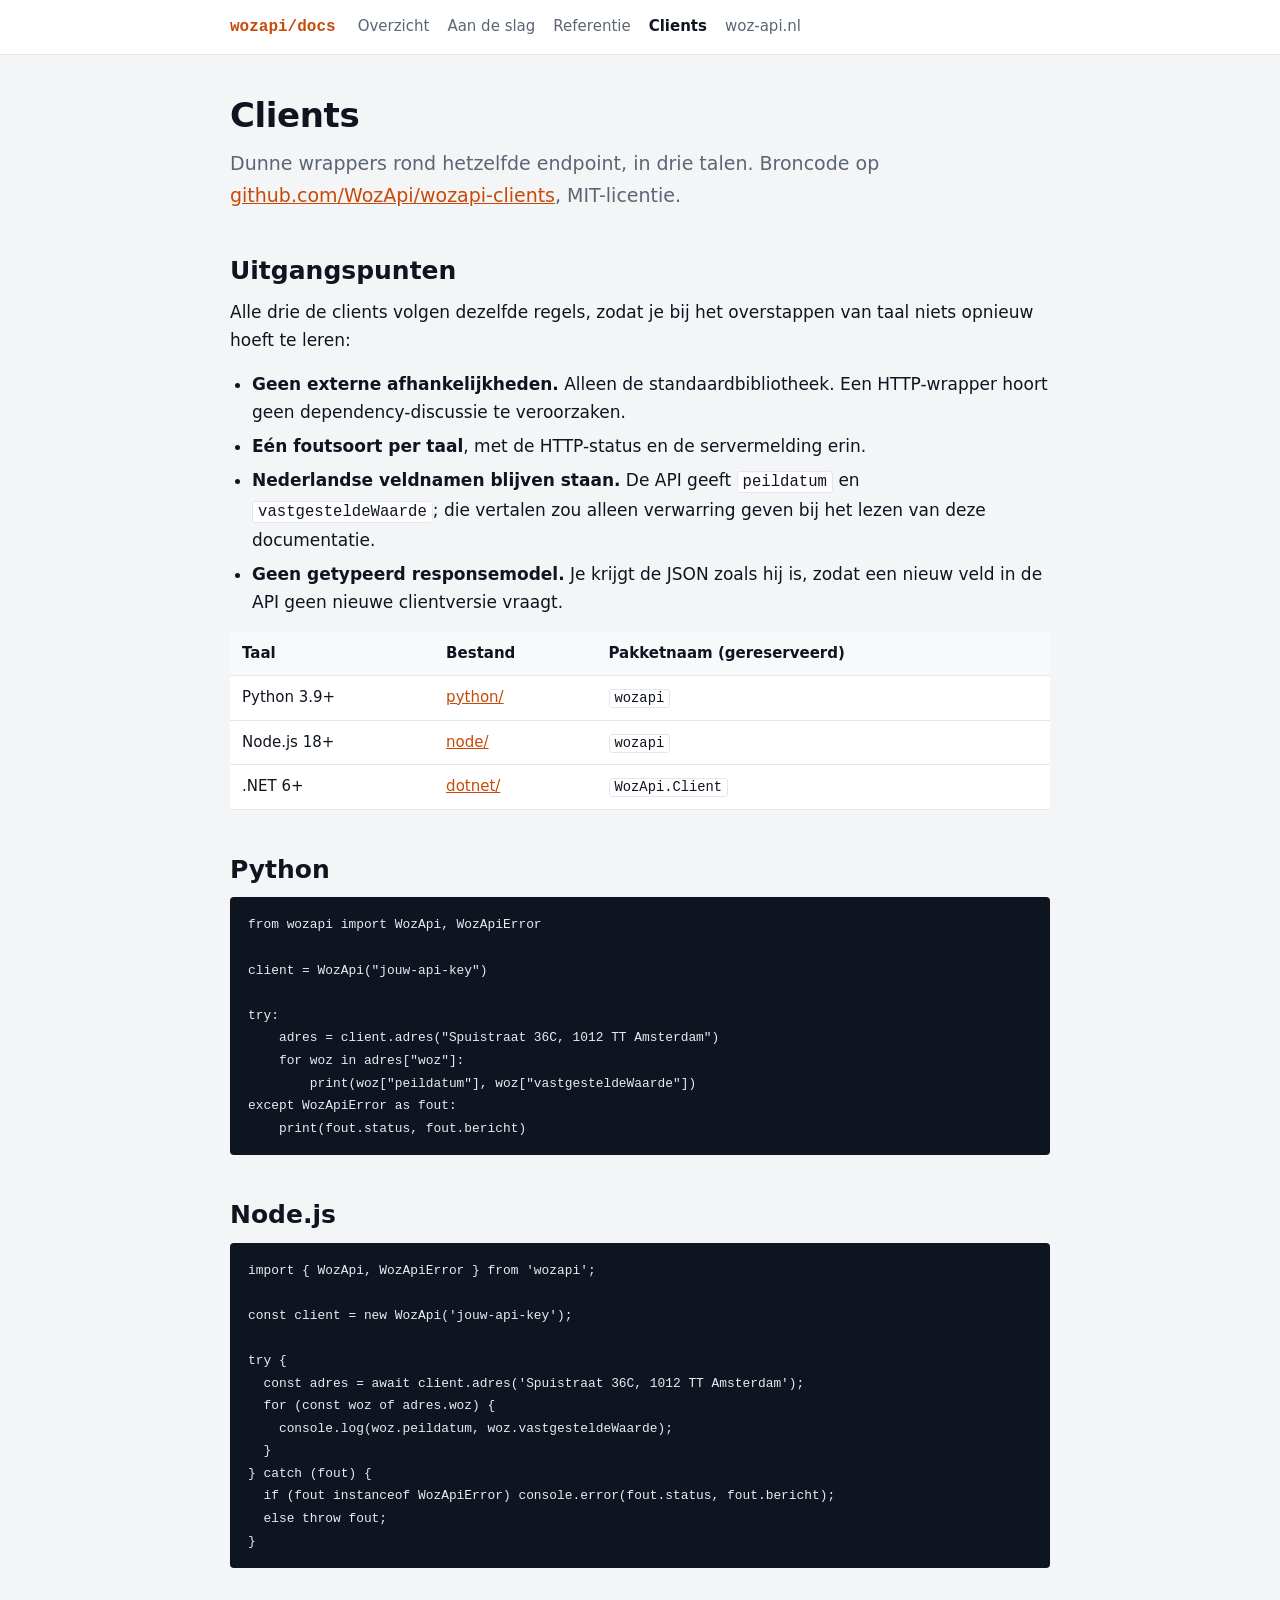
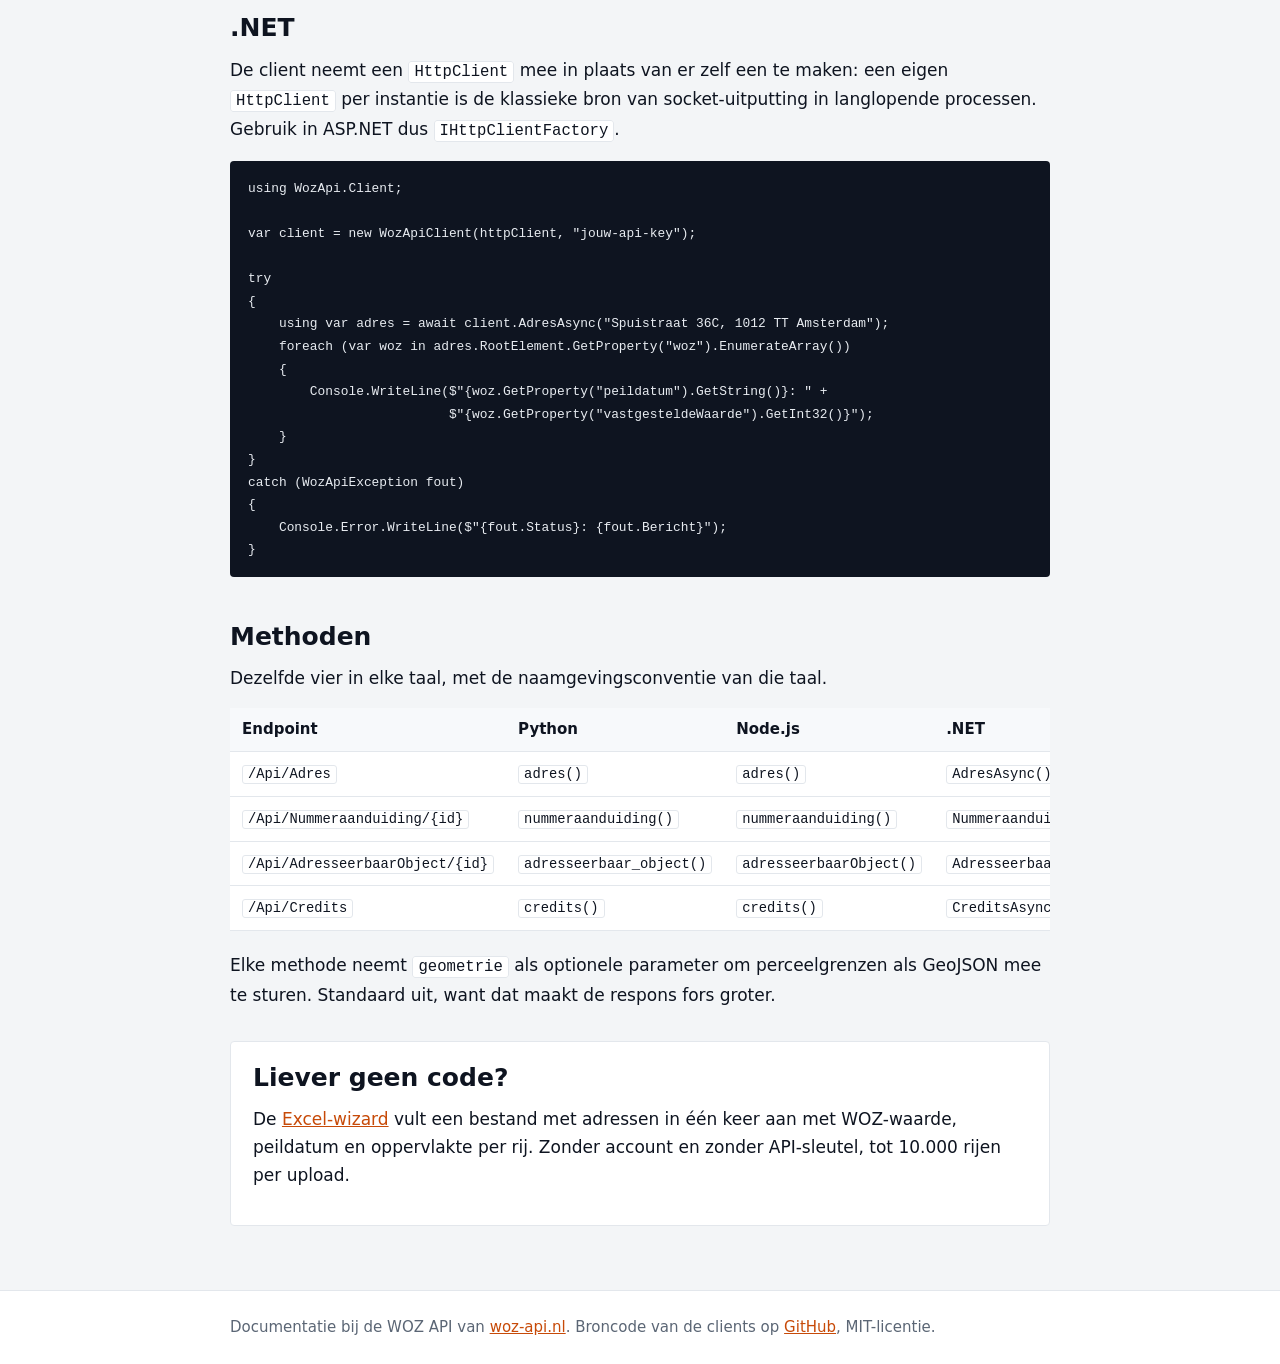
==== clients.html @ 1099d042 "Technische documentatie van de WOZ API Vier pagina's: overzicht, aan de slag, referentie en clients." ====
<!doctype html>
<html lang="nl">
<head>
<meta charset="utf-8">
<meta name="viewport" content="width=device-width, initial-scale=1">
<title>WOZ API clients voor Python, Node.js en .NET</title>
<meta name="description" content="Clientlibraries voor de WOZ API in Python, Node.js en .NET. Zonder externe afhankelijkheden, MIT-licentie, met een werkend voorbeeld per taal.">
<link rel="canonical" href="https://wozapi.github.io/clients.html">
<link rel="stylesheet" href="/assets/docs.css">
<meta property="og:type" content="article">
<meta property="og:title" content="WOZ API clients voor Python, Node.js en .NET">
<meta property="og:description" content="Clientlibraries zonder externe afhankelijkheden, MIT-licentie, met een werkend voorbeeld per taal.">
<meta property="og:url" content="https://wozapi.github.io/clients.html">
<script type="application/ld+json">
{"@context":"https://schema.org","@graph":[
{"@type":"TechArticle","headline":"WOZ API clients voor Python, Node.js en .NET","description":"Clientlibraries voor de WOZ API in Python, Node.js en .NET, zonder externe afhankelijkheden.","url":"https://wozapi.github.io/clients.html","inLanguage":"nl-NL","author":{"@type":"Organization","name":"WozApi","url":"https://woz-api.nl"}},
{"@type":"SoftwareSourceCode","name":"wozapi-clients","description":"Clientlibraries voor de WOZ API van woz-api.nl in Python, Node.js en .NET.","codeRepository":"https://github.com/WozApi/wozapi-clients","programmingLanguage":["Python","JavaScript","C#"],"license":"https://opensource.org/licenses/MIT","author":{"@type":"Organization","name":"WozApi","url":"https://woz-api.nl"}}
]}
</script>
</head>
<body>
<header class="top">
  <div class="wrap">
    <a class="brand" href="/">wozapi<span aria-hidden="true">/</span>docs</a>
    <nav aria-label="Documentatie">
      <a href="/">Overzicht</a>
      <a href="/getting-started.html">Aan de slag</a>
      <a href="/reference.html">Referentie</a>
      <a href="/clients.html" aria-current="page">Clients</a>
      <a href="https://woz-api.nl">woz-api.nl</a>
    </nav>
  </div>
</header>

<main>
<div class="wrap">

<h1>Clients</h1>
<p class="lead">Dunne wrappers rond hetzelfde endpoint, in drie talen. Broncode op
<a href="https://github.com/WozApi/wozapi-clients">github.com/WozApi/wozapi-clients</a>,
MIT-licentie.</p>

<h2>Uitgangspunten</h2>
<p>Alle drie de clients volgen dezelfde regels, zodat je bij het overstappen van taal niets
opnieuw hoeft te leren:</p>
<ul>
  <li><strong>Geen externe afhankelijkheden.</strong> Alleen de standaardbibliotheek. Een
    HTTP-wrapper hoort geen dependency-discussie te veroorzaken.</li>
  <li><strong>Eén foutsoort per taal</strong>, met de HTTP-status en de servermelding erin.</li>
  <li><strong>Nederlandse veldnamen blijven staan.</strong> De API geeft <code>peildatum</code>
    en <code>vastgesteldeWaarde</code>; die vertalen zou alleen verwarring geven bij het lezen
    van deze documentatie.</li>
  <li><strong>Geen getypeerd responsemodel.</strong> Je krijgt de JSON zoals hij is, zodat een
    nieuw veld in de API geen nieuwe clientversie vraagt.</li>
</ul>

<div class="table-scroll">
<table>
  <thead><tr><th>Taal</th><th>Bestand</th><th>Pakketnaam (gereserveerd)</th></tr></thead>
  <tbody>
    <tr><td>Python 3.9+</td><td><a href="https://github.com/WozApi/wozapi-clients/tree/main/python">python/</a></td><td><code>wozapi</code></td></tr>
    <tr><td>Node.js 18+</td><td><a href="https://github.com/WozApi/wozapi-clients/tree/main/node">node/</a></td><td><code>wozapi</code></td></tr>
    <tr><td>.NET 6+</td><td><a href="https://github.com/WozApi/wozapi-clients/tree/main/dotnet">dotnet/</a></td><td><code>WozApi.Client</code></td></tr>
  </tbody>
</table>
</div>

<h2>Python</h2>
<pre tabindex="0" role="region" aria-label="Python-voorbeeld"><code>from wozapi import WozApi, WozApiError

client = WozApi("jouw-api-key")

try:
    adres = client.adres("Spuistraat 36C, 1012 TT Amsterdam")
    for woz in adres["woz"]:
        print(woz["peildatum"], woz["vastgesteldeWaarde"])
except WozApiError as fout:
    print(fout.status, fout.bericht)</code></pre>

<h2>Node.js</h2>
<pre tabindex="0" role="region" aria-label="Node.js-voorbeeld"><code>import { WozApi, WozApiError } from 'wozapi';

const client = new WozApi('jouw-api-key');

try {
  const adres = await client.adres('Spuistraat 36C, 1012 TT Amsterdam');
  for (const woz of adres.woz) {
    console.log(woz.peildatum, woz.vastgesteldeWaarde);
  }
} catch (fout) {
  if (fout instanceof WozApiError) console.error(fout.status, fout.bericht);
  else throw fout;
}</code></pre>

<h2>.NET</h2>
<p>De client neemt een <code>HttpClient</code> mee in plaats van er zelf een te maken: een eigen
<code>HttpClient</code> per instantie is de klassieke bron van socket-uitputting in langlopende
processen. Gebruik in ASP.NET dus <code>IHttpClientFactory</code>.</p>
<pre tabindex="0" role="region" aria-label="NET-voorbeeld"><code>using WozApi.Client;

var client = new WozApiClient(httpClient, "jouw-api-key");

try
{
    using var adres = await client.AdresAsync("Spuistraat 36C, 1012 TT Amsterdam");
    foreach (var woz in adres.RootElement.GetProperty("woz").EnumerateArray())
    {
        Console.WriteLine($"{woz.GetProperty("peildatum").GetString()}: " +
                          $"{woz.GetProperty("vastgesteldeWaarde").GetInt32()}");
    }
}
catch (WozApiException fout)
{
    Console.Error.WriteLine($"{fout.Status}: {fout.Bericht}");
}</code></pre>

<h2>Methoden</h2>
<p>Dezelfde vier in elke taal, met de naamgevingsconventie van die taal.</p>
<div class="table-scroll">
<table>
  <thead><tr><th>Endpoint</th><th>Python</th><th>Node.js</th><th>.NET</th></tr></thead>
  <tbody>
    <tr><td><code>/Api/Adres</code></td><td><code>adres()</code></td><td><code>adres()</code></td><td><code>AdresAsync()</code></td></tr>
    <tr><td><code>/Api/Nummeraanduiding/{id}</code></td><td><code>nummeraanduiding()</code></td><td><code>nummeraanduiding()</code></td><td><code>NummeraanduidingAsync()</code></td></tr>
    <tr><td><code>/Api/AdresseerbaarObject/{id}</code></td><td><code>adresseerbaar_object()</code></td><td><code>adresseerbaarObject()</code></td><td><code>AdresseerbaarObjectAsync()</code></td></tr>
    <tr><td><code>/Api/Credits</code></td><td><code>credits()</code></td><td><code>credits()</code></td><td><code>CreditsAsync()</code></td></tr>
  </tbody>
</table>
</div>

<p>Elke methode neemt <code>geometrie</code> als optionele parameter om perceelgrenzen als
GeoJSON mee te sturen. Standaard uit, want dat maakt de respons fors groter.</p>

<div class="cta">
  <h2>Liever geen code?</h2>
  <p>De <a href="https://woz-api.nl/woz-waarden-in-excel">Excel-wizard</a> vult een bestand met
  adressen in één keer aan met WOZ-waarde, peildatum en oppervlakte per rij. Zonder account en
  zonder API-sleutel, tot 10.000 rijen per upload.</p>
</div>

</div>
</main>

<footer class="bottom">
  <div class="wrap">
    Documentatie bij de WOZ API van <a href="https://woz-api.nl">woz-api.nl</a>.
    Broncode van de clients op <a href="https://github.com/WozApi/wozapi-clients">GitHub</a>, MIT-licentie.
  </div>
</footer>
</body>
</html>
---- assets/docs.css ----
/* WozApi docs, huisstijl uit docs/design/DESIGN_SYSTEM.md: inkt op koel papier, 1 accent.
   Bewust 1 klein CSS-bestand zonder build-stap: GitHub Pages serveert dit statisch, en een
   Jekyll-thema zou controle over de SEO-tags en de laadtijd kosten zonder iets toe te voegen.
   Systeemfonts omdat een webfont hier een extra render-blocking request naar een derde partij
   zou zijn voor documentatie die vooral gelezen en gescand wordt. */
:root {
  --paper: #F3F5F7;
  --card: #FFFFFF;
  --ink: #0E1420;
  --muted: #5B6675;
  --line: #E3E7EC;
  --accent: #E8590C;
  --accent-strong: #C74A08;
  --accent-weak: #FBEFE7;
  --accent-ink: #B8420A;
  --mono: ui-monospace, SFMono-Regular, "SF Mono", Menlo, Consolas, "Liberation Mono", monospace;
  --sans: system-ui, -apple-system, "Segoe UI", Roboto, Helvetica, Arial, sans-serif;
}

* { box-sizing: border-box; }

body {
  margin: 0;
  background: var(--paper);
  color: var(--ink);
  font-family: var(--sans);
  font-size: 17px;
  line-height: 1.65;
  -webkit-text-size-adjust: 100%;
}

.wrap { max-width: 860px; margin: 0 auto; padding: 0 20px; }

header.top {
  background: var(--card);
  border-bottom: 1px solid var(--line);
  padding: 14px 0;
}
header.top .wrap { display: flex; flex-wrap: wrap; gap: 8px 22px; align-items: baseline; }
header.top .brand {
  font-family: var(--mono);
  font-weight: 600;
  color: var(--accent-strong);
  text-decoration: none;
  font-size: 16px;
}
header.top nav { display: flex; flex-wrap: wrap; gap: 18px; }
header.top nav a { color: var(--muted); text-decoration: none; font-size: 15px; }
header.top nav a:hover, header.top nav a:focus { color: var(--accent-strong); text-decoration: underline; }
header.top nav a[aria-current="page"] { color: var(--ink); font-weight: 600; }

main { padding: 40px 0 64px; }

h1 { font-size: 34px; line-height: 1.2; letter-spacing: -0.4px; margin: 0 0 12px; }
h2 { font-size: 25px; line-height: 1.25; margin: 44px 0 12px; }
h3 { font-size: 19px; margin: 30px 0 8px; }

.lead { font-size: 19px; color: var(--muted); margin: 0 0 28px; }

p { margin: 0 0 16px; }
ul, ol { margin: 0 0 16px; padding-left: 22px; }
li { margin-bottom: 6px; }

/* Links in lopende tekst onderstreept: het oranje haalt tegen de grijze tekst geen 3:1,
   dus kleur alleen is hier geen toegankelijk onderscheid. */
main a { color: var(--accent-strong); text-decoration: underline; }
main a:hover, main a:focus { text-decoration-thickness: 2px; }

pre {
  background: var(--ink);
  color: #E8ECF1;
  padding: 16px 18px;
  border-radius: 4px;
  overflow-x: auto;
  font-family: var(--mono);
  font-size: 14px;
  line-height: 1.6;
  margin: 0 0 20px;
}
pre:focus-visible { outline: 3px solid var(--accent); outline-offset: 2px; }
code { font-family: var(--mono); font-size: 0.92em; }
p code, li code, td code {
  background: var(--card);
  border: 1px solid var(--line);
  padding: 1px 5px;
  border-radius: 3px;
}

.table-scroll { overflow-x: auto; margin: 0 0 20px; }
table { border-collapse: collapse; width: 100%; font-size: 15px; background: var(--card); }
th, td { text-align: left; padding: 9px 12px; border-bottom: 1px solid var(--line); vertical-align: top; }
th { background: #F7F9FB; font-weight: 600; }

.callout {
  background: var(--accent-weak);
  border-left: 3px solid var(--accent);
  padding: 14px 18px;
  margin: 0 0 22px;
  border-radius: 0 4px 4px 0;
}
.callout strong { color: var(--accent-ink); }

.cta {
  background: var(--card);
  border: 1px solid var(--line);
  border-radius: 4px;
  padding: 20px 22px;
  margin: 32px 0 0;
}
.cta h2 { margin-top: 0; }

footer.bottom {
  border-top: 1px solid var(--line);
  background: var(--card);
  padding: 24px 0;
  color: var(--muted);
  font-size: 15px;
}
footer.bottom a { color: var(--accent-strong); }

@media (max-width: 560px) {
  body { font-size: 16px; }
  h1 { font-size: 28px; }
  h2 { font-size: 22px; }
  main { padding: 28px 0 44px; }
}
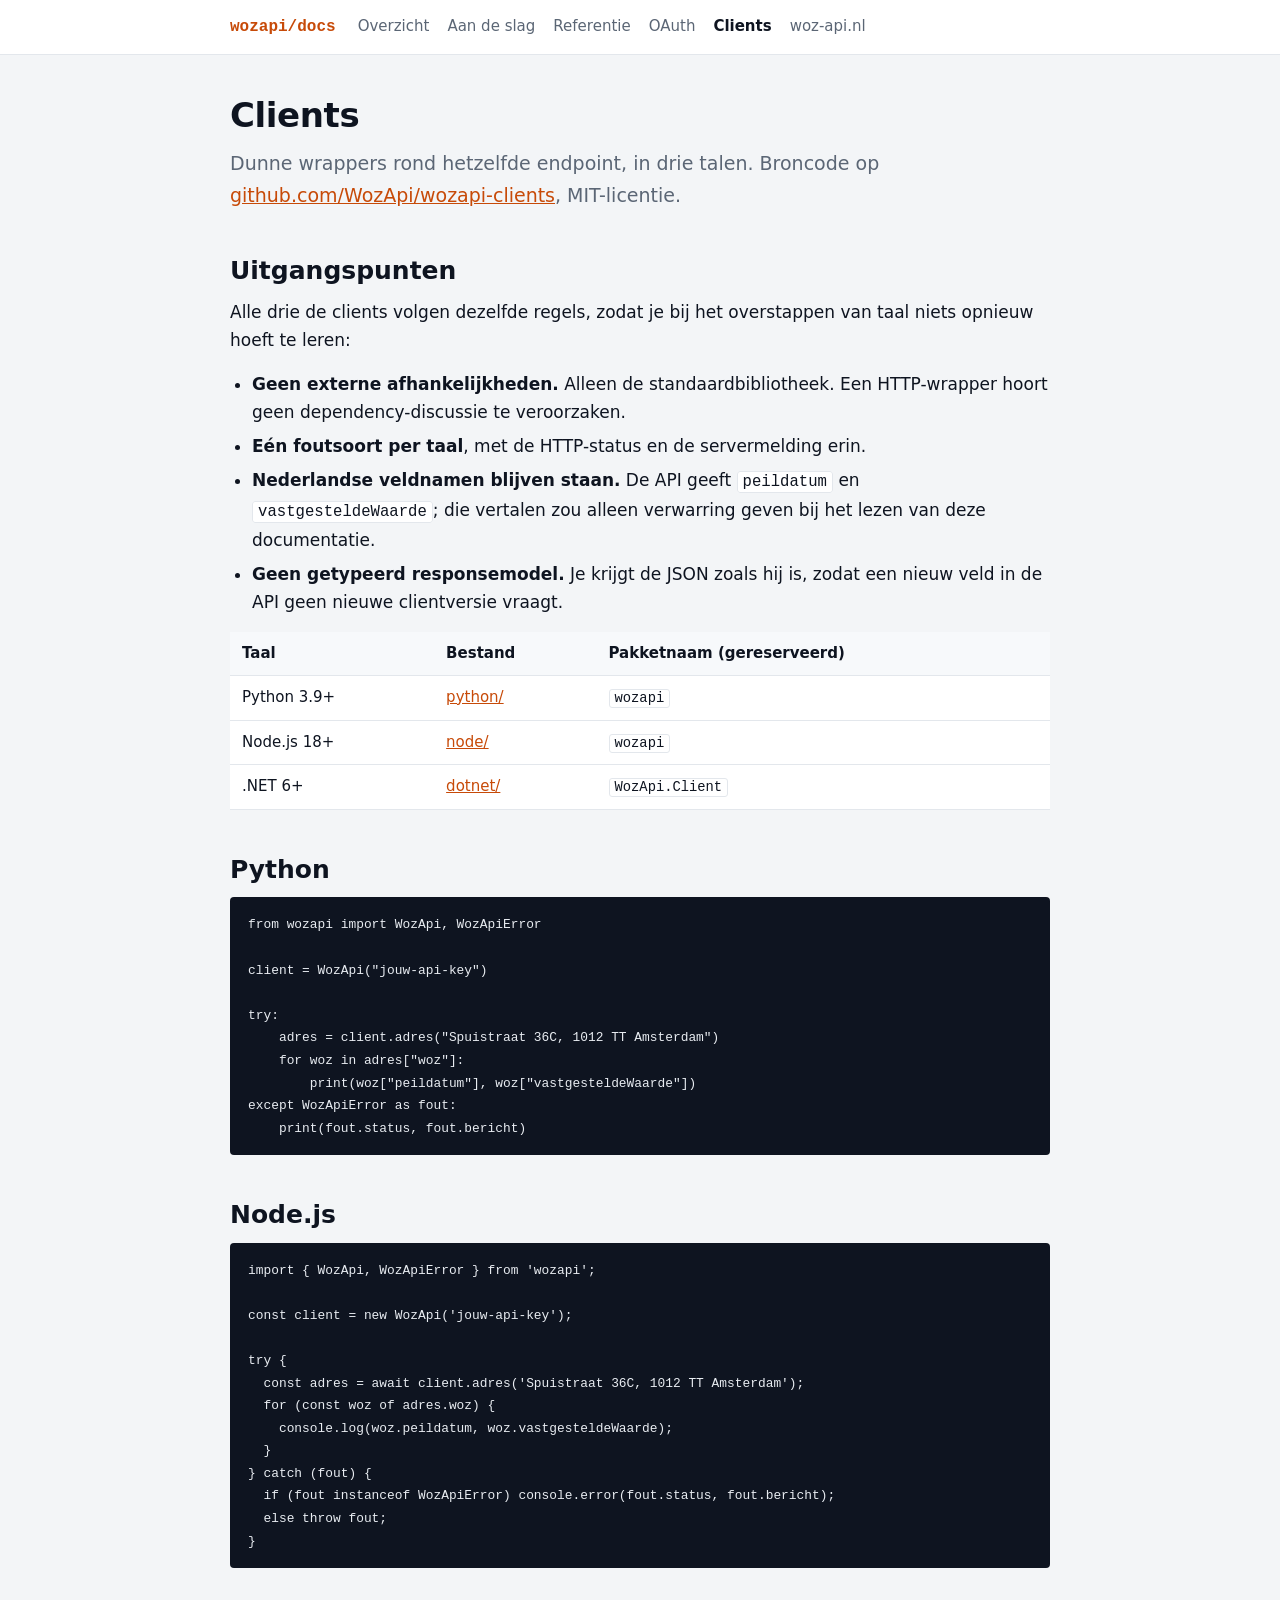
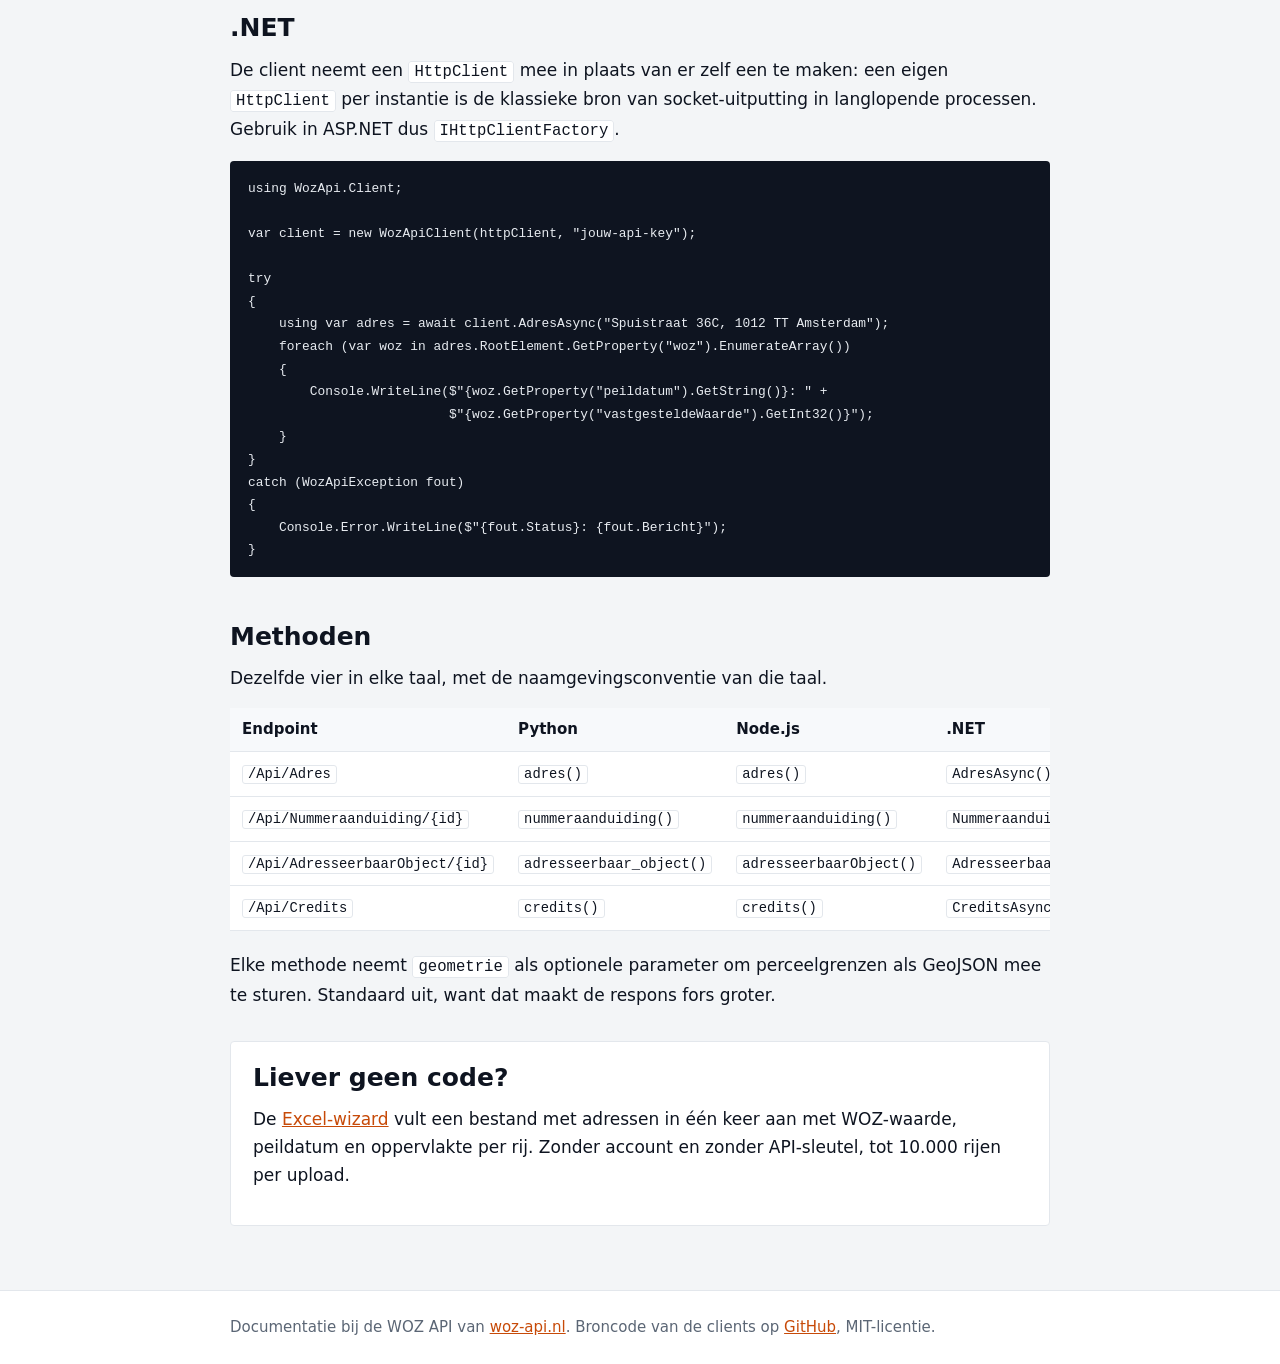
==== commit 61fd8aff: "OAuth-koppeling voor softwareleveranciers: referentiepagina, nav en sitemap" ====
--- a/clients.html
+++ b/clients.html
@@ -26,6 +26,7 @@
       <a href="/">Overzicht</a>
       <a href="/getting-started.html">Aan de slag</a>
       <a href="/reference.html">Referentie</a>
+      <a href="/oauth.html">OAuth</a>
       <a href="/clients.html" aria-current="page">Clients</a>
       <a href="https://woz-api.nl">woz-api.nl</a>
     </nav>
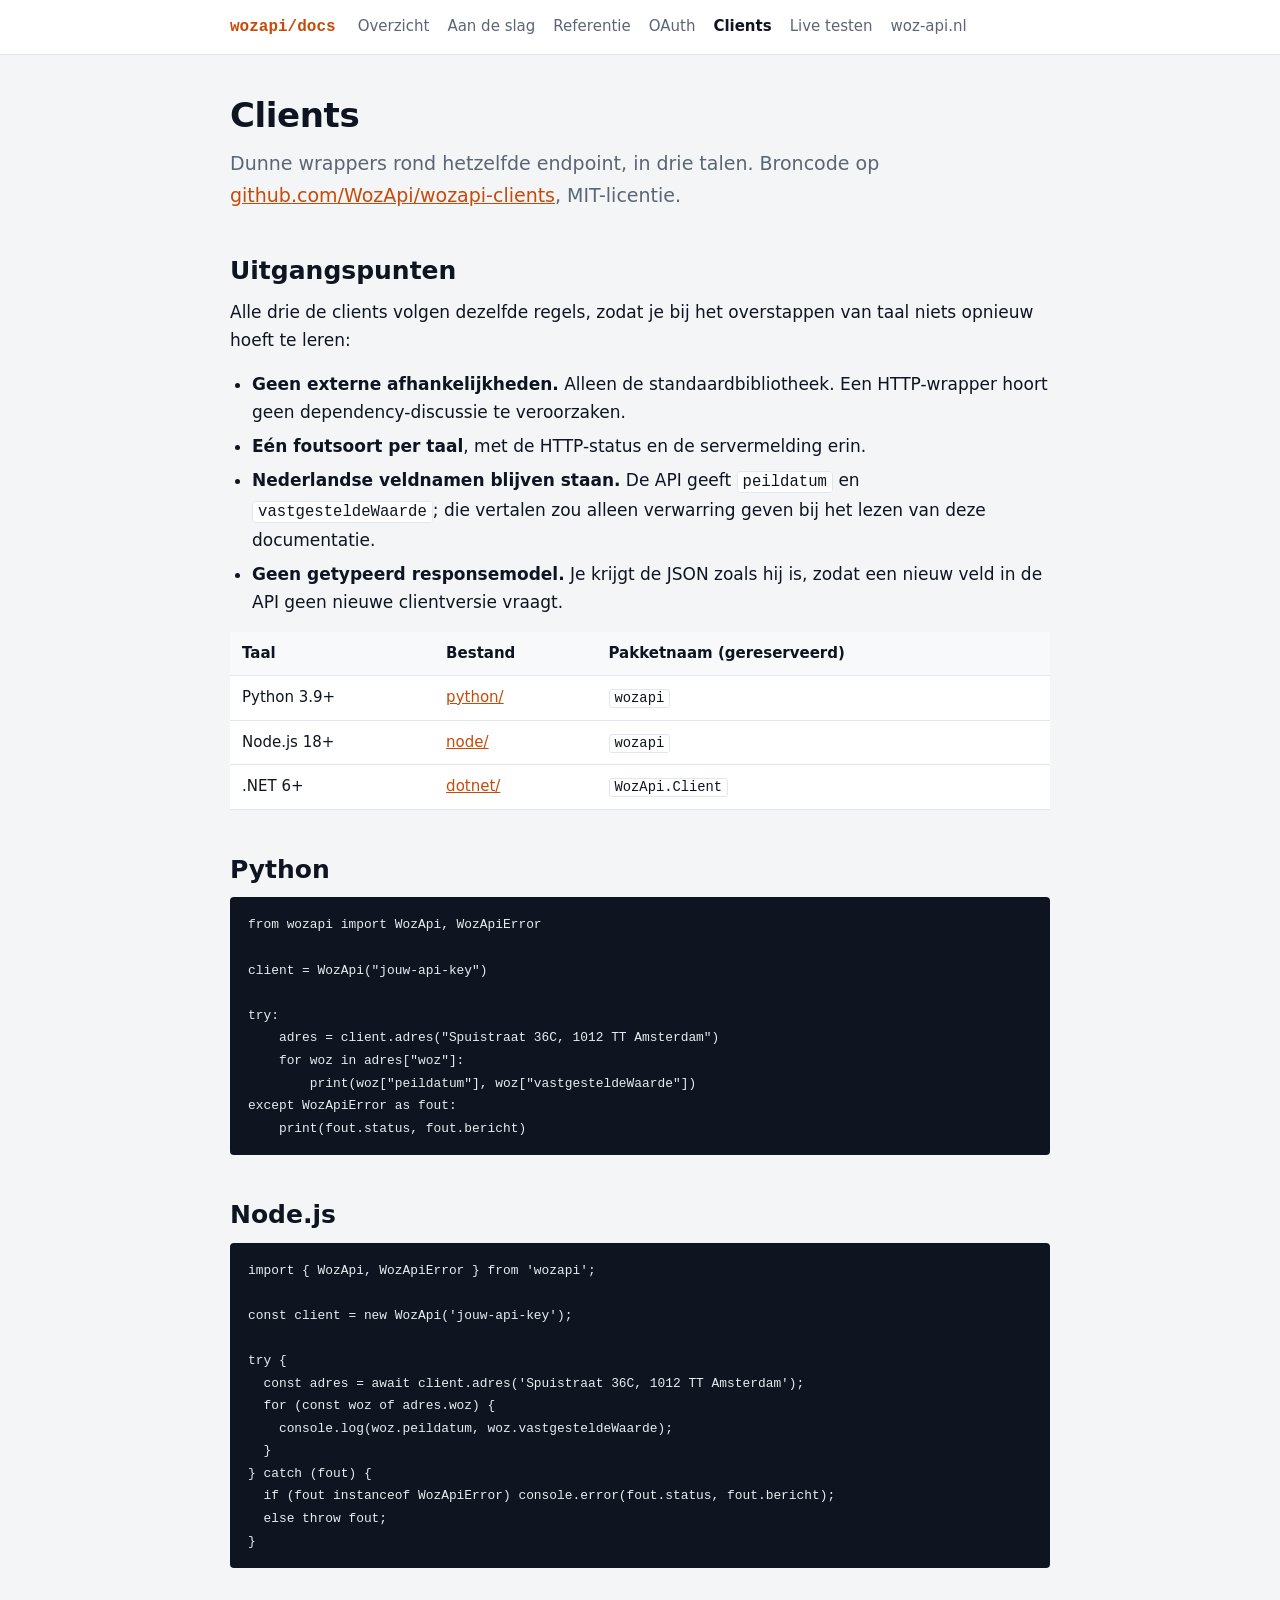
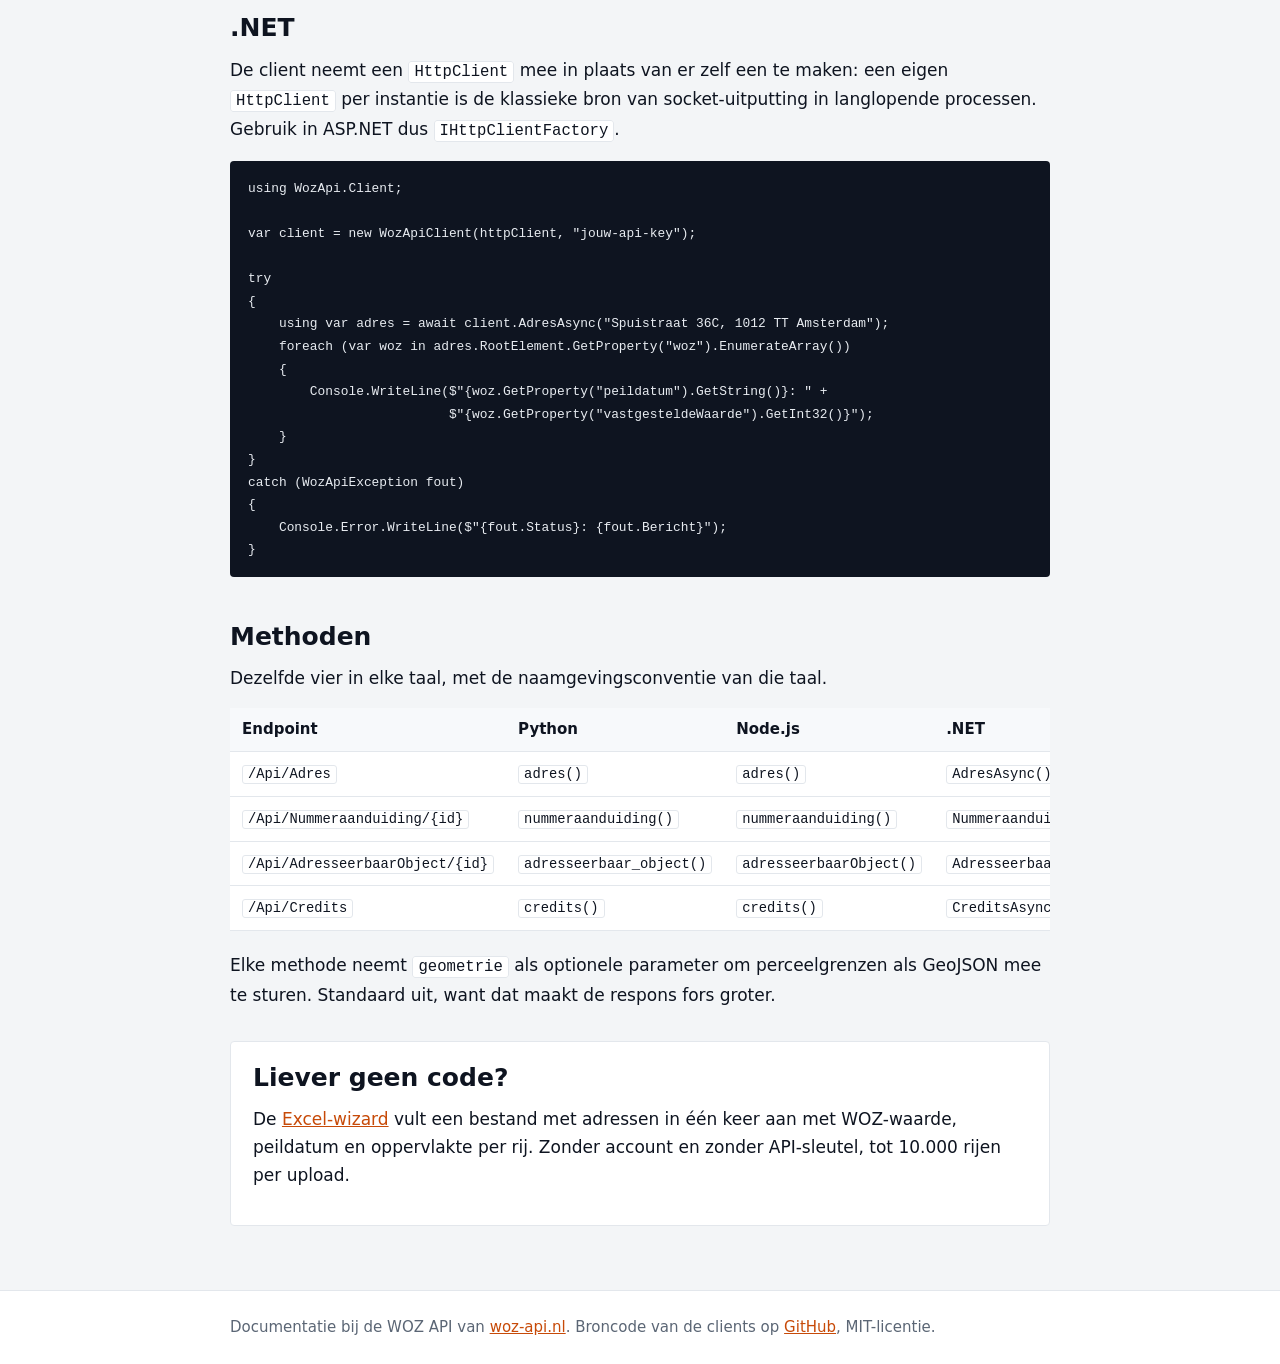
==== commit 336b4b8d: "Live testen in het menu, zodat deze site naar de werkende API wijst De handleiding en de OpenAPI-ref" ====
--- a/clients.html
+++ b/clients.html
@@ -28,6 +28,7 @@
       <a href="/reference.html">Referentie</a>
       <a href="/oauth.html">OAuth</a>
       <a href="/clients.html" aria-current="page">Clients</a>
+      <a href="https://woz-api.nl/swagger">Live testen</a>
       <a href="https://woz-api.nl">woz-api.nl</a>
     </nav>
   </div>
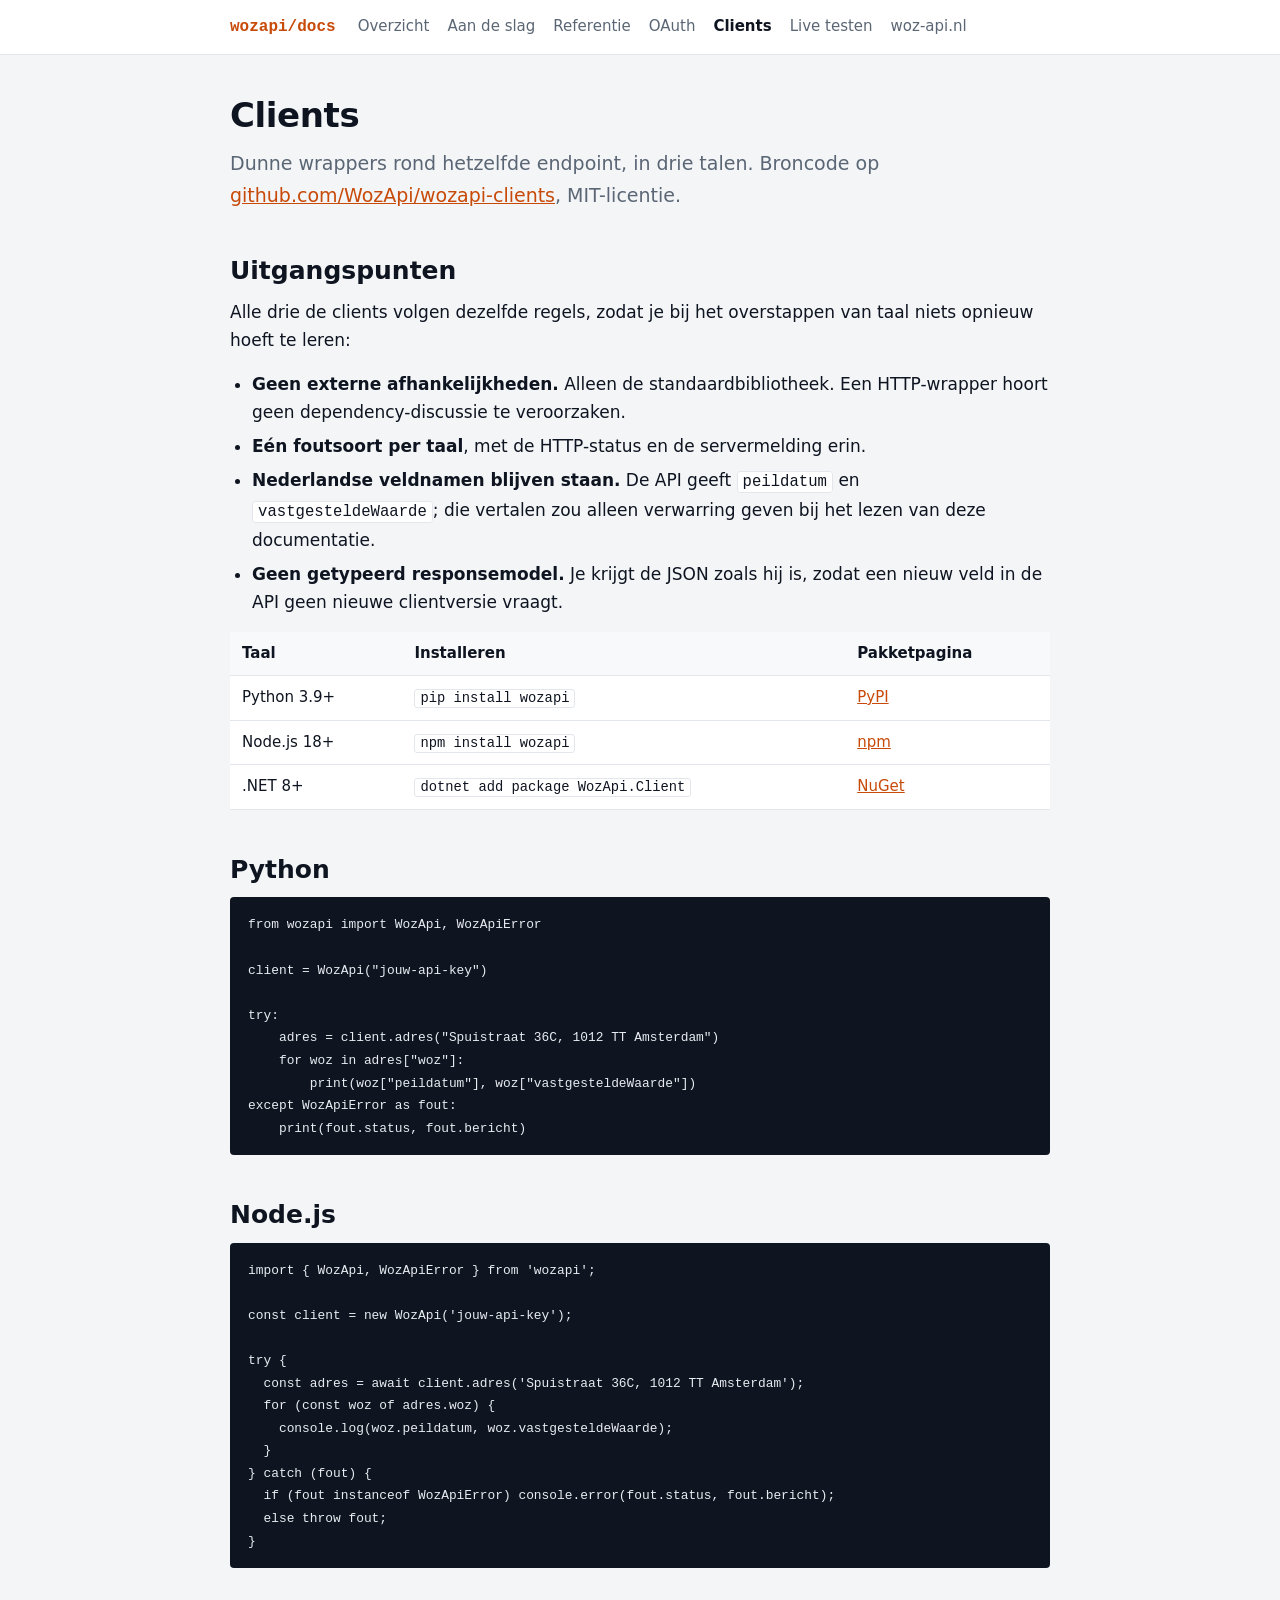
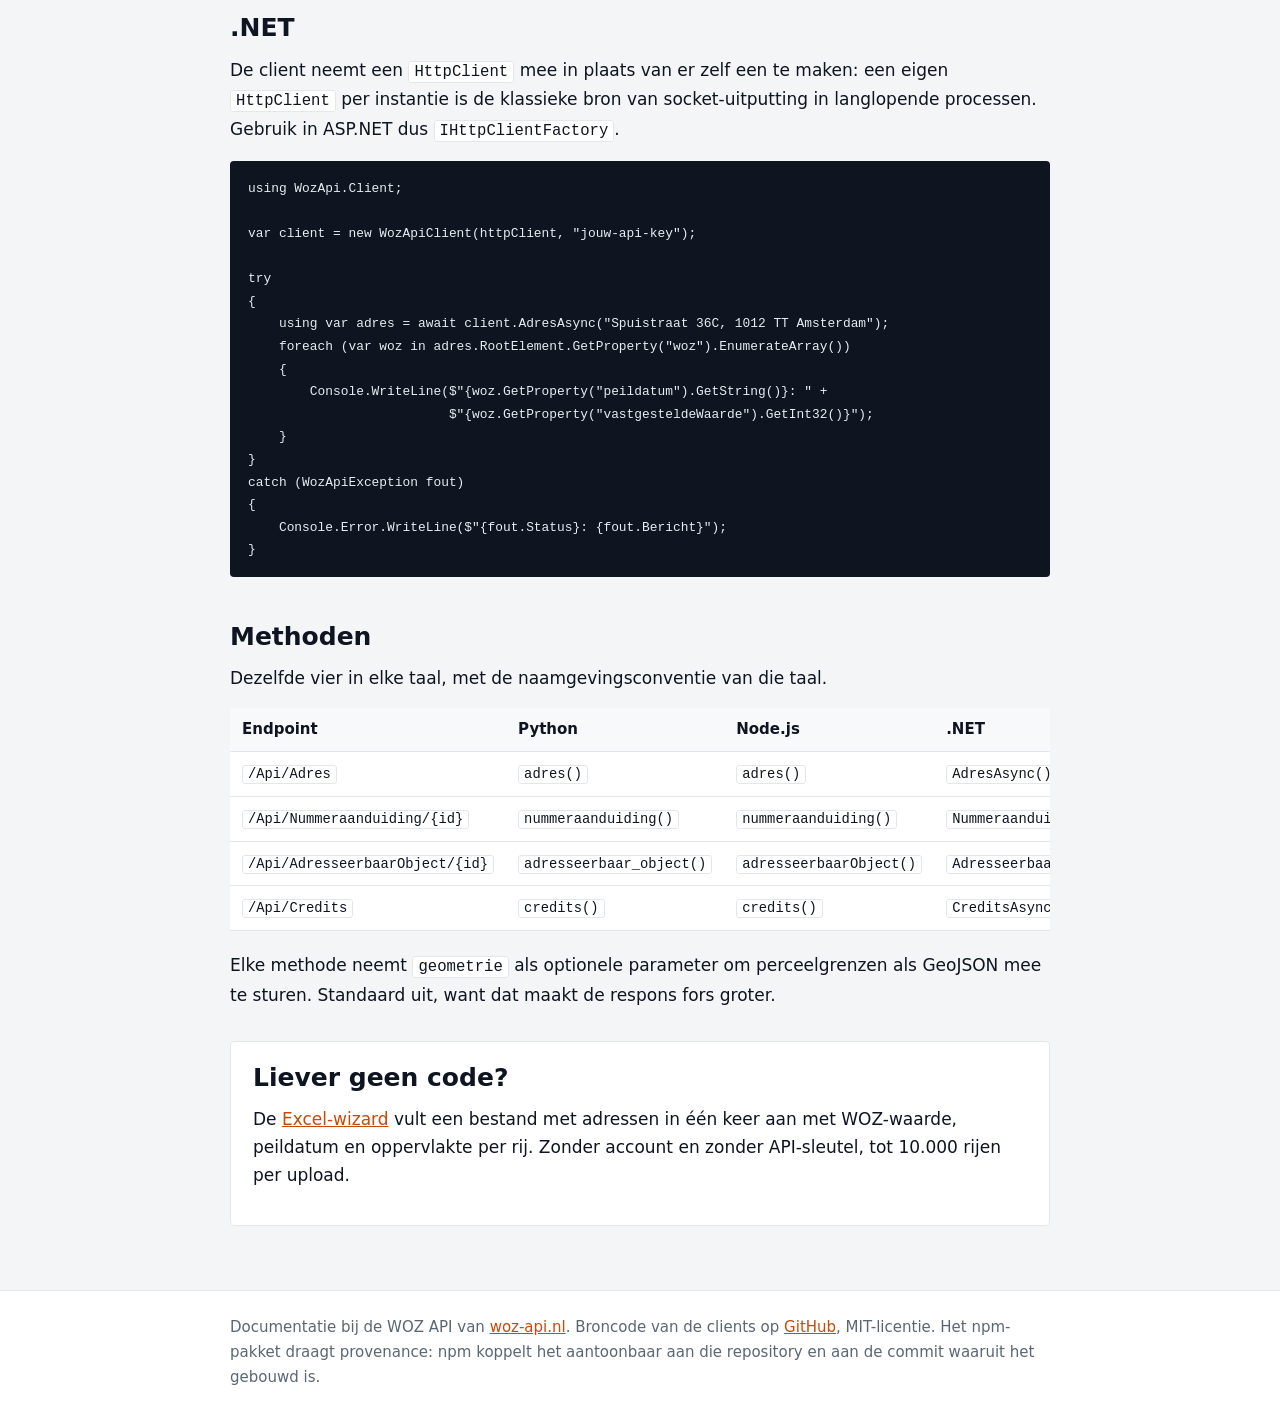
==== commit 2d2e7ae2: "Installatiecommando's in plaats van een verwijzing naar de broncode De clients staan sinds 20 septem" ====
--- a/clients.html
+++ b/clients.html
@@ -7,6 +7,16 @@
 <meta name="description" content="Clientlibraries voor de WOZ API in Python, Node.js en .NET. Zonder externe afhankelijkheden, MIT-licentie, met een werkend voorbeeld per taal.">
 <link rel="canonical" href="https://wozapi.github.io/clients.html">
 <link rel="stylesheet" href="/assets/docs.css">
+<!-- Favicons: iconpack van 1 sep 2026, gelijk aan woz-api.nl. Zelfde merk, zelfde tabicoon. -->
+<link rel="icon" href="/favicon.ico" sizes="any">
+<link rel="icon" type="image/png" sizes="16x16" href="/favicon-16x16.png">
+<link rel="icon" type="image/png" sizes="32x32" href="/favicon-32x32.png">
+<link rel="icon" type="image/png" sizes="48x48" href="/favicon-48x48.png">
+<link rel="icon" type="image/png" sizes="96x96" href="/favicon-96x96.png">
+<link rel="icon" type="image/svg+xml" href="/favicon.svg">
+<link rel="apple-touch-icon" sizes="180x180" href="/apple-touch-icon.png">
+<link rel="mask-icon" href="/safari-pinned-tab.svg" color="#E8590C">
+<meta name="theme-color" content="#0E1420">
 <meta property="og:type" content="article">
 <meta property="og:title" content="WOZ API clients voor Python, Node.js en .NET">
 <meta property="og:description" content="Clientlibraries zonder externe afhankelijkheden, MIT-licentie, met een werkend voorbeeld per taal.">
@@ -58,11 +68,11 @@
 
 <div class="table-scroll">
 <table>
-  <thead><tr><th>Taal</th><th>Bestand</th><th>Pakketnaam (gereserveerd)</th></tr></thead>
+  <thead><tr><th>Taal</th><th>Installeren</th><th>Pakketpagina</th></tr></thead>
   <tbody>
-    <tr><td>Python 3.9+</td><td><a href="https://github.com/WozApi/wozapi-clients/tree/main/python">python/</a></td><td><code>wozapi</code></td></tr>
-    <tr><td>Node.js 18+</td><td><a href="https://github.com/WozApi/wozapi-clients/tree/main/node">node/</a></td><td><code>wozapi</code></td></tr>
-    <tr><td>.NET 6+</td><td><a href="https://github.com/WozApi/wozapi-clients/tree/main/dotnet">dotnet/</a></td><td><code>WozApi.Client</code></td></tr>
+    <tr><td>Python 3.9+</td><td><code>pip install wozapi</code></td><td><a href="https://pypi.org/project/wozapi/">PyPI</a></td></tr>
+    <tr><td>Node.js 18+</td><td><code>npm install wozapi</code></td><td><a href="https://www.npmjs.com/package/wozapi">npm</a></td></tr>
+    <tr><td>.NET 8+</td><td><code>dotnet add package WozApi.Client</code></td><td><a href="https://www.nuget.org/packages/WozApi.Client">NuGet</a></td></tr>
   </tbody>
 </table>
 </div>
@@ -147,6 +157,8 @@
   <div class="wrap">
     Documentatie bij de WOZ API van <a href="https://woz-api.nl">woz-api.nl</a>.
     Broncode van de clients op <a href="https://github.com/WozApi/wozapi-clients">GitHub</a>, MIT-licentie.
+    Het npm-pakket draagt provenance: npm koppelt het aantoonbaar aan die repository en aan de
+    commit waaruit het gebouwd is.
   </div>
 </footer>
 </body>
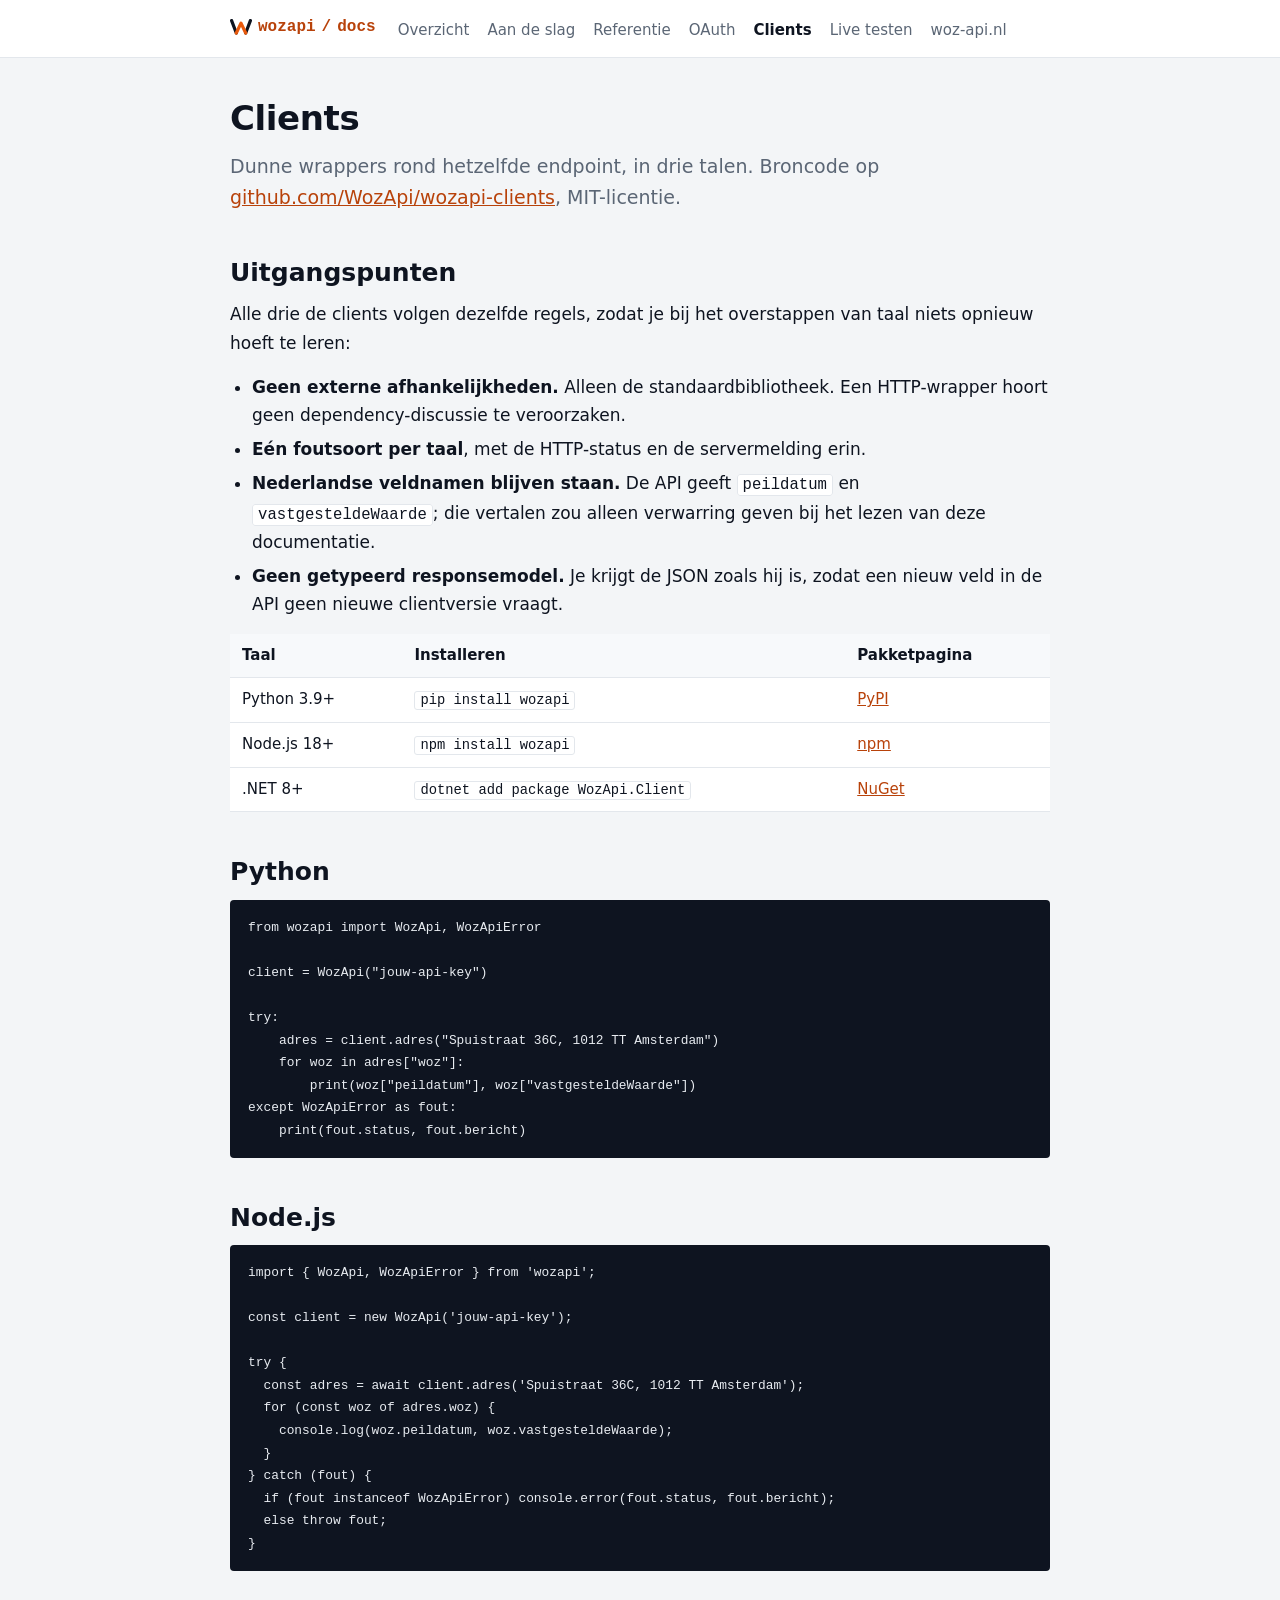
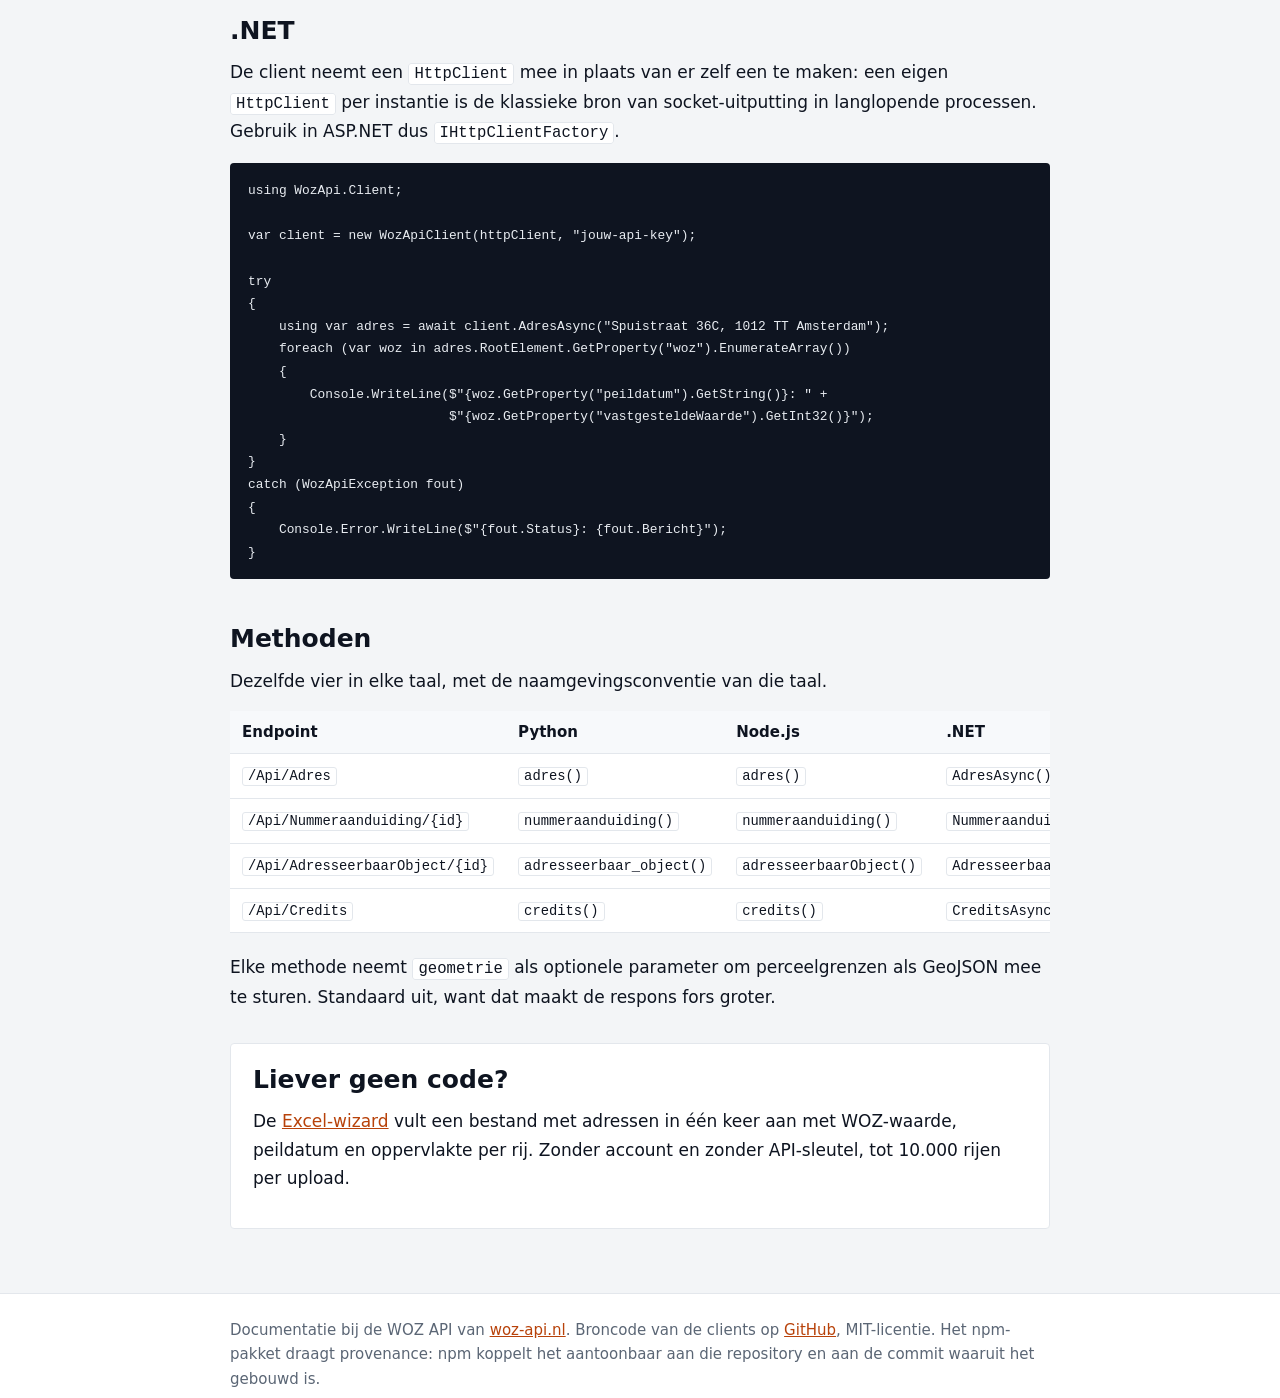
==== commit b1207e8b: "Het merk: het dakje in de kop, nieuwe favicons en Wozapi als schrijfwijze" ====
--- a/clients.html
+++ b/clients.html
@@ -23,15 +23,15 @@
 <meta property="og:url" content="https://wozapi.github.io/clients.html">
 <script type="application/ld+json">
 {"@context":"https://schema.org","@graph":[
-{"@type":"TechArticle","headline":"WOZ API clients voor Python, Node.js en .NET","description":"Clientlibraries voor de WOZ API in Python, Node.js en .NET, zonder externe afhankelijkheden.","url":"https://wozapi.github.io/clients.html","inLanguage":"nl-NL","author":{"@type":"Organization","name":"WozApi","url":"https://woz-api.nl"}},
-{"@type":"SoftwareSourceCode","name":"wozapi-clients","description":"Clientlibraries voor de WOZ API van woz-api.nl in Python, Node.js en .NET.","codeRepository":"https://github.com/WozApi/wozapi-clients","programmingLanguage":["Python","JavaScript","C#"],"license":"https://opensource.org/licenses/MIT","author":{"@type":"Organization","name":"WozApi","url":"https://woz-api.nl"}}
+{"@type":"TechArticle","headline":"WOZ API clients voor Python, Node.js en .NET","description":"Clientlibraries voor de WOZ API in Python, Node.js en .NET, zonder externe afhankelijkheden.","url":"https://wozapi.github.io/clients.html","inLanguage":"nl-NL","author":{"@type":"Organization","name":"Wozapi","url":"https://woz-api.nl"}},
+{"@type":"SoftwareSourceCode","name":"wozapi-clients","description":"Clientlibraries voor de WOZ API van woz-api.nl in Python, Node.js en .NET.","codeRepository":"https://github.com/WozApi/wozapi-clients","programmingLanguage":["Python","JavaScript","C#"],"license":"https://opensource.org/licenses/MIT","author":{"@type":"Organization","name":"Wozapi","url":"https://woz-api.nl"}}
 ]}
 </script>
 </head>
 <body>
 <header class="top">
   <div class="wrap">
-    <a class="brand" href="/">wozapi<span aria-hidden="true">/</span>docs</a>
+    <a class="brand" href="/"><svg class="brand-dakje" viewBox="5.5 19.5 89 63" aria-hidden="true" focusable="false"><path d="M12 26 31 76M69 76 88 26" fill="none" stroke="var(--ink)" stroke-width="13" stroke-linecap="round"/><path d="M31 76 50 36 69 76" fill="none" stroke="var(--accent)" stroke-width="13" stroke-linecap="round" stroke-linejoin="round"/></svg>wozapi<span aria-hidden="true">/</span>docs</a>
     <nav aria-label="Documentatie">
       <a href="/">Overzicht</a>
       <a href="/getting-started.html">Aan de slag</a>
--- a/assets/docs.css
+++ b/assets/docs.css
@@ -1,21 +1,112 @@
-/* WozApi docs, huisstijl uit docs/design/DESIGN_SYSTEM.md: inkt op koel papier, 1 accent.
+﻿/* WozApi docs, huisstijl uit docs/design/DESIGN_SYSTEM.md: inkt op koel papier, 1 accent.
    Bewust 1 klein CSS-bestand zonder build-stap: GitHub Pages serveert dit statisch, en een
    Jekyll-thema zou controle over de SEO-tags en de laadtijd kosten zonder iets toe te voegen.
    Systeemfonts omdat een webfont hier een extra render-blocking request naar een derde partij
    zou zijn voor documentatie die vooral gelezen en gescand wordt. */
-:root {
-  --paper: #F3F5F7;
-  --card: #FFFFFF;
-  --ink: #0E1420;
+/* @tokens-begin (gegenereerd door scripts/sync-design-tokens.py, niet met de hand wijzigen) */
+:root{
+
+  /* Kleur: inkt en papier */
+  --ink: #0E1420;  /* Dominant: tekst en donkere vlakken. 18,4:1 op wit. */
+  --ink-soft: #29313D;
+  --paper: #F3F5F7;  /* Pagina-achtergrond. Effen, nooit een gradient of gloed. */
+  --surface: #FFFFFF;
+  --surface-2: #F7F9FB;
+  --surface-translucent: rgba(255, 255, 255, .88);  /* Doorschijnend --surface, alleen voor de sticky header en footer met backdrop-filter. */
+  --line: #E3E7EC;
+  --line-strong: #CDD4DC;
+  --control-border: #858E9B;  /* De rand van een BEDIENBAAR element: invoerveld, select, checkbox, omlijnde knop. 3,31:1 op --surface, 3,14:1 op --surface-2 en 3,03:1 op --paper, dus op alle drie de gronden boven de 3:1 die WCAG 1.4.11 voor de begrenzing van een besturingselement vraagt. --line-strong haalt daar 1,50:1. Voor een decoratieve scheidingslijn blijft --line-strong gelden; die valt niet onder die eis en donkerder maken zou de hele site zwaarder maken. */
   --muted: #5B6675;
-  --line: #E3E7EC;
+
+  /* Kleur: het accent */
   --accent: #E8590C;
-  --accent-strong: #C74A08;
+  --accent-strong: #C74A08;  /* Voor GEVULDE vlakken en randen, niet voor tekst: op wit 4,76:1, maar op --paper 4,36:1 en dus door WCAG AA. */
   --accent-weak: #FBEFE7;
-  --accent-ink: #B8420A;
-  --mono: ui-monospace, SFMono-Regular, "SF Mono", Menlo, Consolas, "Liberation Mono", monospace;
+  --accent-ink: #B8420A;  /* De tekstvariant van het accent: 5,49:1 op wit, 5,03:1 op paper, 4,87:1 op accent-weak. Accentgekleurde TEKST gaat hier altijd via. */
+  --on-accent: #FFFFFF;  /* Tekstkleur op een gevuld accentvlak, zodat knoppen geen kale hex nodig hebben. */
+
+  /* Kleur: status */
+  --ok: #0E7C57;
+  --ok-weak: #E7F4EF;  /* Tint per status. Deze zes ontbraken, en dat is waarom er tien losse Tailwind-hexen in site.css stonden. */
+  --ok-ink: #0A6044;  /* 6,7:1 op --ok-weak, 7,6:1 op wit */
+  --warn: #B5820A;  /* Vlak, rand of icoon; als lopende tekst haalt hij 3,4:1. Voor tekst --warn-ink. */
+  --warn-weak: #FAF2DC;
+  --warn-ink: #8A6308;  /* 4,9:1 op --warn-weak, 5,4:1 op wit */
+  --danger: #C0392B;
+  --danger-weak: #FBECEA;
+  --danger-ink: #A32A1E;  /* 6,3:1 op --danger-weak, 7,2:1 op wit */
+
+  /* Focus */
+  --focus: 0 0 0 3px rgba(232, 89, 12, .32);  /* De focus-visible ring. Nooit outline:none zonder deze terug te zetten. */
+
+  /* Typografie */
+  --font-body: "Manrope", "Segoe UI", system-ui, sans-serif;
+  --font-head: "Archivo", "Segoe UI", system-ui, sans-serif;
+  --font-display: var(--font-head);
+  --font-mono: "IBM Plex Mono", ui-monospace, "SFMono-Regular", Menlo, monospace;
+
+  /* Typeschaal */
+  --text-12: 12px;  /* Tien stappen. Dit bestand had er 48, waaronder .7188rem en .73rem: geen schaal maar per component op het oog afgesteld. */
+  --text-13: 13px;
+  --text-14: 14px;
+  --text-16: 16px;
+  --text-18: 18px;
+  --text-20: 20px;
+  --text-24: 24px;
+  --text-30: 30px;
+  --text-38: 38px;
+  --text-48: 48px;
+  --leading-tight: 1.1;  /* display */
+  --leading-snug: 1.3;  /* korte koppen, tabelcellen */
+  --leading-normal: 1.6;  /* lopende tekst */
+
+  /* Ruimte */
+  --space-2: 2px;
+  --space-4: 4px;  /* Schaal: 2, 4, 8, 12, 16, 20, 24, 32, 40, 48, 56, 72. 10, 14, 18 en 22 staan er bewust niet op. */
+  --space-8: 8px;
+  --space-12: 12px;
+  --space-16: 16px;
+  --space-20: 20px;
+  --space-24: 24px;
+  --space-32: 32px;
+  --space-40: 40px;
+  --space-48: 48px;
+  --space-56: 56px;
+  --space-72: 72px;  /* Legacy-aliassen (nog in gebruik in oudere regels), naar tokens gemapt */
+
+  /* Radius */
+  --radius-sm: 5px;
+  --radius: 8px;
+  --radius-md: 10px;
+  --radius-lg: 12px;
+  --radius-xl: 14px;  /* Alleen waar 14px echt bedoeld is; .btn staat sinds 20 sep 2026 op --radius. */
+  --radius-pill: 999px;  /* Elevatie: randen scheiden, schaduw alleen voor overlays */
+
+  /* Elevatie */
+  --shadow-sm: 0 1px 2px rgba(14, 20, 32, .06);
+  --shadow: 0 2px 8px rgba(14, 20, 32, .08);
+  --shadow-lg: 0 6px 20px rgba(14, 20, 32, .10);  /* Motion */
+
+  /* Beweging */
+  --ease: cubic-bezier(.2, .7, .3, 1);
+  --dur: 160ms;
+
+  /* Legacy-aliassen (nog in gebruik in oudere regels) */
+  --bg: var(--paper);
+  --bg-soft: var(--surface-2);
+  --text: var(--ink);
+  --card: var(--surface);
+  --border: var(--line);
+  --accent2: var(--accent-strong);  /* was violet; nu tonaal oranje zodat gradients niet blauw-violet zijn */
+
+  /* Alleen voor dit bestand */
   --sans: system-ui, -apple-system, "Segoe UI", Roboto, Helvetica, Arial, sans-serif;
-}
+  --mono: ui-monospace, SFMono-Regular, "SF Mono", Menlo, Consolas, monospace;
+
+  /* Aliassen: namen die de regels in dit bestand al gebruiken */
+  --card: var(--surface);
+}
+/* @tokens-eind */
 
 * { box-sizing: border-box; }
 
@@ -40,13 +131,18 @@
 header.top .brand {
   font-family: var(--mono);
   font-weight: 600;
-  color: var(--accent-strong);
+  color: var(--accent-ink);
   text-decoration: none;
   font-size: 16px;
-}
+  display: inline-flex;
+  align-items: center;
+  gap: 6px;
+}
+/* Het dakje van het merk (zie woz-api.nl en scripts/generate-logo.py in de bronrepo). */
+header.top .brand-dakje { width: 22px; height: 15.6px; flex: none; }
 header.top nav { display: flex; flex-wrap: wrap; gap: 18px; }
 header.top nav a { color: var(--muted); text-decoration: none; font-size: 15px; }
-header.top nav a:hover, header.top nav a:focus { color: var(--accent-strong); text-decoration: underline; }
+header.top nav a:hover, header.top nav a:focus { color: var(--accent-ink); text-decoration: underline; }
 header.top nav a[aria-current="page"] { color: var(--ink); font-weight: 600; }
 
 main { padding: 40px 0 64px; }
@@ -63,7 +159,7 @@
 
 /* Links in lopende tekst onderstreept: het oranje haalt tegen de grijze tekst geen 3:1,
    dus kleur alleen is hier geen toegankelijk onderscheid. */
-main a { color: var(--accent-strong); text-decoration: underline; }
+main a { color: var(--accent-ink); text-decoration: underline; }
 main a:hover, main a:focus { text-decoration-thickness: 2px; }
 
 pre {
@@ -116,7 +212,7 @@
   color: var(--muted);
   font-size: 15px;
 }
-footer.bottom a { color: var(--accent-strong); }
+footer.bottom a { color: var(--accent-ink); }
 
 @media (max-width: 560px) {
   body { font-size: 16px; }
